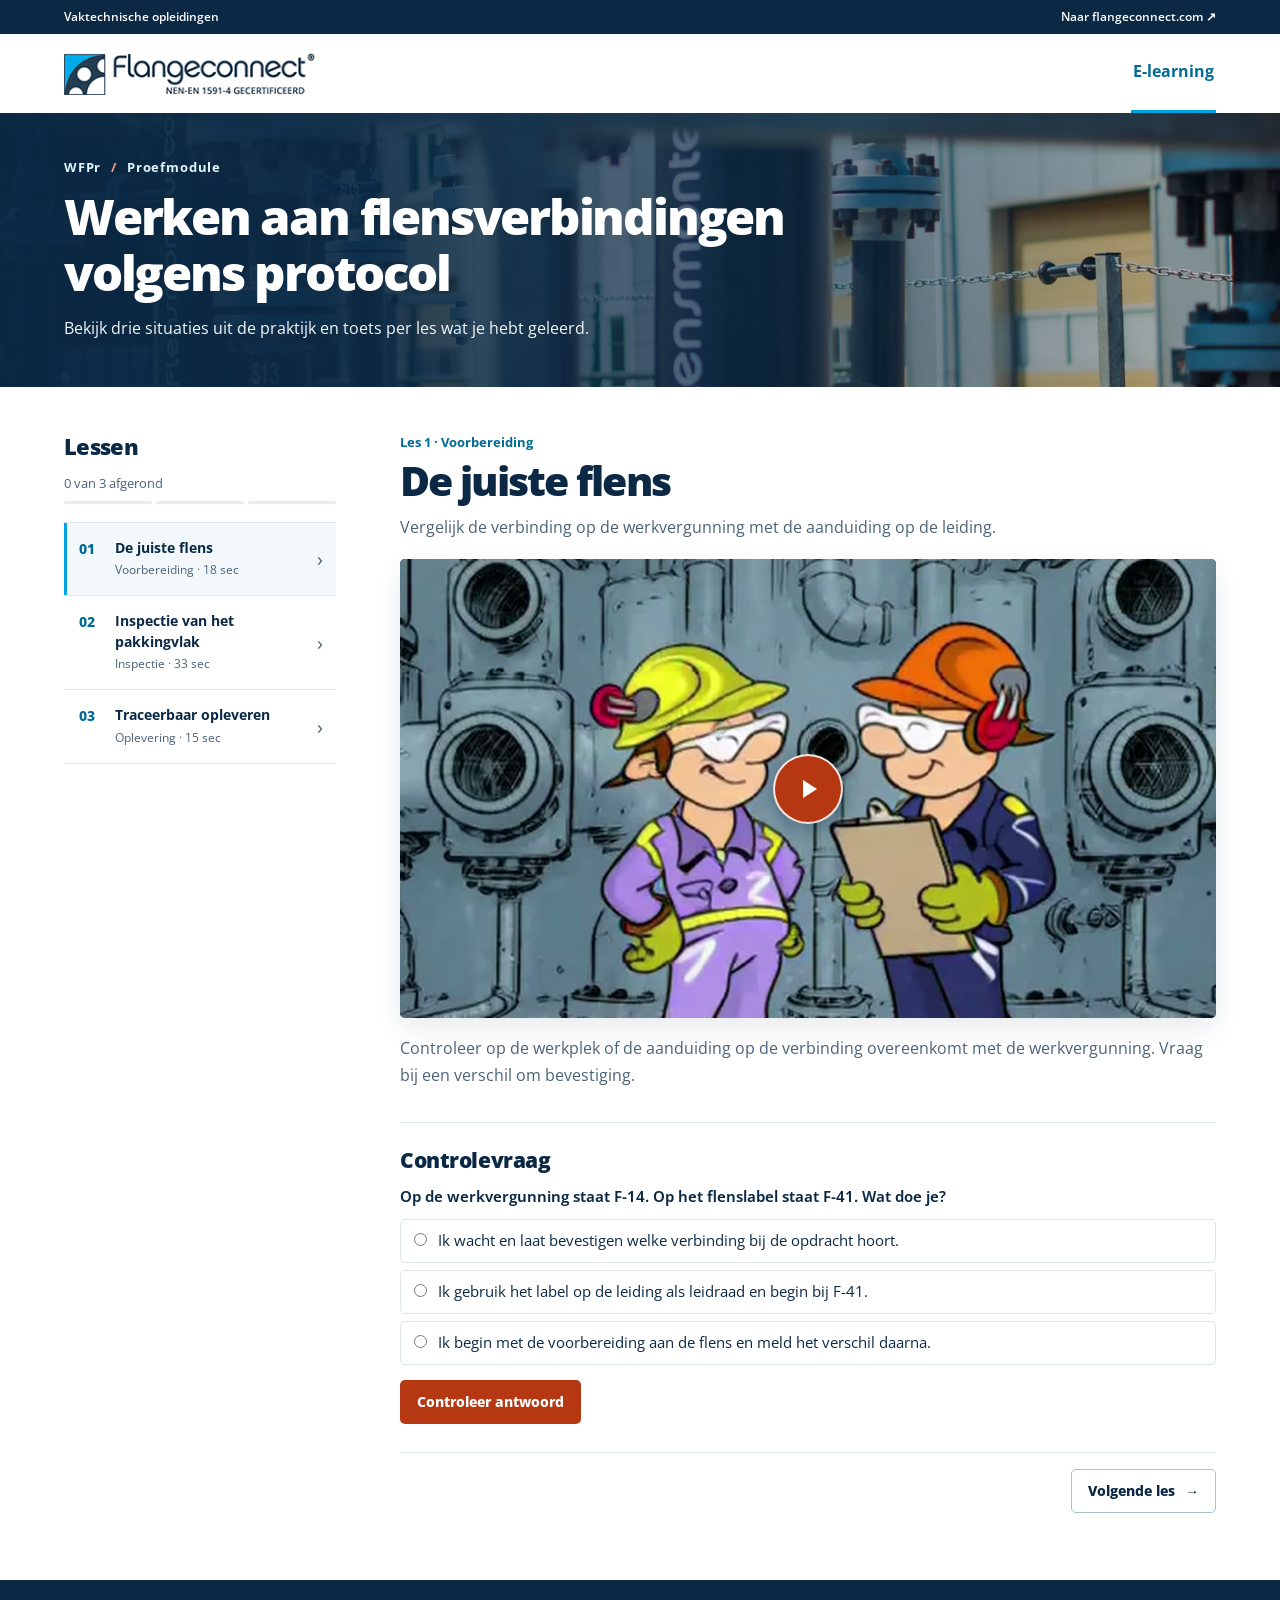
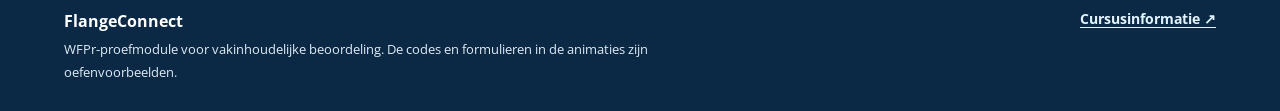
==== index.html @ 0dbc03fe "Build FlangeConnect WFPr learning pilot" ====
<!doctype html>
<html lang="nl">
<head>
  <meta charset="utf-8">
  <meta name="viewport" content="width=device-width, initial-scale=1">
  <meta name="robots" content="noindex, nofollow, noarchive, nosnippet, noimageindex">
  <meta name="theme-color" content="#0b2945">
  <meta name="description" content="Drie korte praktijklessen voor Werken aan flensverbindingen volgens protocol.">
  <title>Werken aan flensverbindingen volgens protocol | FlangeConnect</title>
  <link rel="icon" href="assets/brand/flangeconnect.png" type="image/png">
  <link rel="preload" href="assets/brand/open-sans.woff2" as="font" type="font/woff2" crossorigin>
  <link rel="preload" href="assets/brand/praktijkopstelling.webp" as="image">
  <link rel="stylesheet" href="styles.css">
  <script src="lessen.js" defer></script>
</head>
<body>
  <a class="skip" href="#cursus">Naar de lessen</a>
  <header>
    <div class="topline">
      <div class="wrap top-inner"><span>Vaktechnische opleidingen</span><a href="https://flangeconnect.com/e-learning/" rel="nofollow">Naar flangeconnect.com <span aria-hidden="true">↗</span></a></div>
    </div>
    <div class="masthead wrap">
      <a class="brand" aria-label="FlangeConnect, naar de website" href="https://flangeconnect.com/" rel="nofollow"><img src="assets/brand/flangeconnect.png" width="255" height="54" alt="FlangeConnect"></a>
      <span class="mast-label">E-learning</span>
    </div>
  </header>
  <main>
    <section class="course-hero" aria-labelledby="course-title">
      <div class="wrap hero-content">
        <span class="course-kicker">WFPr <span aria-hidden="true">/</span> Proefmodule</span>
        <h1 id="course-title">Werken aan flensverbindingen volgens protocol</h1>
        <p>Bekijk drie situaties uit de praktijk en toets per les wat je hebt geleerd.</p>
      </div>
    </section>
    <div class="wrap course-grid" id="cursus">
      <aside class="outline" id="lesoverzicht">
        <nav aria-labelledby="outline-title">
          <h2 id="outline-title" tabindex="-1">Lessen</h2>
          <div class="progress" hidden data-progress aria-label="Lesvoortgang">
            <p><span data-progress-text>0 van 3 afgerond</span></p>
            <div class="progress-bars" aria-hidden="true"><i></i><i></i><i></i></div>
          </div>
          <ol class="lesson-list">
<li><a class="lesson-link" href="#juiste-flens" data-lesson-link="juiste-flens">
    <span class="lesson-number">01</span><span class="lesson-link-text"><strong>De juiste flens</strong><small>Voorbereiding · 18 sec</small></span>
    <span class="lesson-status" aria-hidden="true">›</span></a></li>
<li><a class="lesson-link" href="#pakkingvlak" data-lesson-link="pakkingvlak">
    <span class="lesson-number">02</span><span class="lesson-link-text"><strong>Inspectie van het pakkingvlak</strong><small>Inspectie · 33 sec</small></span>
    <span class="lesson-status" aria-hidden="true">›</span></a></li>
<li><a class="lesson-link" href="#oplevering" data-lesson-link="oplevering">
    <span class="lesson-number">03</span><span class="lesson-link-text"><strong>Traceerbaar opleveren</strong><small>Oplevering · 15 sec</small></span>
    <span class="lesson-status" aria-hidden="true">›</span></a></li>
          </ol>
        </nav>
      </aside>
      <div class="lesson-content">
<article class="lesson" id="juiste-flens" data-lesson aria-labelledby="juiste-flens-title">
    <div class="lesson-intro">
      <span class="lesson-stage">Les 1 · Voorbereiding</span>
      <h2 id="juiste-flens-title" tabindex="-1">De juiste flens</h2>
      <p>Vergelijk de verbinding op de werkvergunning met de aanduiding op de leiding.</p>
    </div>
    <div class="player">
      <video controls playsinline preload="none" poster="assets/media/01-poster.jpg" width="1920" height="1080" aria-label="De juiste flens">
        <source src="assets/media/01-De-juiste-flens.mp4" type="video/mp4">
        <a href="assets/media/01-De-juiste-flens.mp4">Open de video</a>
      </video>
      <button class="play-button" type="button" aria-label="Video afspelen" hidden><span aria-hidden="true"></span></button>
    </div>
    <p class="takeaway">Controleer op de werkplek of de aanduiding op de verbinding overeenkomt met de werkvergunning. Vraag bij een verschil om bevestiging.</p>
    <section class="knowledge" aria-label="Controlevraag">
      <h3>Controlevraag</h3>
      <form hidden class="quiz" data-correct="0" data-success="Juist. De aanduidingen verschillen. Laat de juiste verbinding bevestigen voordat je begint." data-retry="Kijk nog eens naar beide aanduidingen. Het verschil hoort vóór de start te worden opgehelderd.">
        <fieldset>
          <legend>Op de werkvergunning staat F-14. Op het flenslabel staat F-41. Wat doe je?</legend>
          <label class="choice"><input type="radio" name="answer-juiste-flens" value="0" required><span>Ik wacht en laat bevestigen welke verbinding bij de opdracht hoort.</span></label><label class="choice"><input type="radio" name="answer-juiste-flens" value="1" required><span>Ik gebruik het label op de leiding als leidraad en begin bij F-41.</span></label><label class="choice"><input type="radio" name="answer-juiste-flens" value="2" required><span>Ik begin met de voorbereiding aan de flens en meld het verschil daarna.</span></label>
        </fieldset>
        <div class="quiz-actions"><button class="button check" type="submit">Controleer antwoord</button></div>
        <p class="feedback" aria-live="polite" aria-atomic="true"></p>
      </form>
      <noscript><p>Op de werkvergunning staat F-14. Op het flenslabel staat F-41. Wat doe je?</p><details><summary>Bekijk het antwoord</summary><p>Juist. De aanduidingen verschillen. Laat de juiste verbinding bevestigen voordat je begint.</p></details></noscript>
    </section>
    <div class="lesson-footer"><a class="button next" href="#pakkingvlak" data-lesson-link="pakkingvlak">Volgende les <span aria-hidden="true">→</span></a></div>
  </article>
<article class="lesson" id="pakkingvlak" data-lesson aria-labelledby="pakkingvlak-title">
    <div class="lesson-intro">
      <span class="lesson-stage">Les 2 · Inspectie</span>
      <h2 id="pakkingvlak-title" tabindex="-1">Inspectie van het pakkingvlak</h2>
      <p>Wijs het pakkingvlak aan en bepaal wat je doet als je twijfelt over de staat ervan.</p>
    </div>
    <div class="player">
      <video controls playsinline preload="none" poster="assets/media/02-poster.jpg" width="1920" height="1080" aria-label="Inspectie van het pakkingvlak">
        <source src="assets/media/02-Inspectie-pakkingvlak.mp4" type="video/mp4">
        <a href="assets/media/02-Inspectie-pakkingvlak.mp4">Open de video</a>
      </video>
      <button class="play-button" type="button" aria-label="Video afspelen" hidden><span aria-hidden="true"></span></button>
    </div>
    <p class="takeaway">De animatie toont een flens met een verhoogd pakkingvlak. De markering verschijnt pas na de kijkpauze, zodat je het vlak eerst zelf kunt zoeken.</p>
    <section class="knowledge" aria-label="Controlevraag">
      <h3>Controlevraag</h3>
      <form hidden class="quiz" data-correct="1" data-success="Juist. De markering volgt het verhoogde vlak rond de opening. Bij twijfel over de staat ervan onderbreek je het werk en meld je wat je ziet." data-retry="Bekijk het detail rond de opening opnieuw. Let op de positie van de markering ten opzichte van de boutgaten.">
        <fieldset>
          <legend>Welk deel van deze flens markeert de animatie als het pakkingvlak?</legend>
          <label class="choice"><input type="radio" name="answer-pakkingvlak" value="0" required><span>De ring met de boutgaten.</span></label><label class="choice"><input type="radio" name="answer-pakkingvlak" value="1" required><span>Het verhoogde, ringvormige vlak rond de opening.</span></label><label class="choice"><input type="radio" name="answer-pakkingvlak" value="2" required><span>De lasnek aan de achterkant van de flens.</span></label>
        </fieldset>
        <div class="quiz-actions"><button class="button check" type="submit">Controleer antwoord</button></div>
        <p class="feedback" aria-live="polite" aria-atomic="true"></p>
      </form>
      <noscript><p>Welk deel van deze flens markeert de animatie als het pakkingvlak?</p><details><summary>Bekijk het antwoord</summary><p>Juist. De markering volgt het verhoogde vlak rond de opening. Bij twijfel over de staat ervan onderbreek je het werk en meld je wat je ziet.</p></details></noscript>
    </section>
    <div class="lesson-footer"><a class="button next" href="#oplevering" data-lesson-link="oplevering">Volgende les <span aria-hidden="true">→</span></a></div>
  </article>
<article class="lesson" id="oplevering" data-lesson aria-labelledby="oplevering-title">
    <div class="lesson-intro">
      <span class="lesson-stage">Les 3 · Oplevering</span>
      <h2 id="oplevering-title" tabindex="-1">Traceerbaar opleveren</h2>
      <p>Koppel de registratie op het flensprotocol aan de juiste fysieke verbinding.</p>
    </div>
    <div class="player">
      <video controls playsinline preload="none" poster="assets/media/03-poster.jpg" width="1920" height="1080" aria-label="Traceerbaar opleveren">
        <source src="assets/media/03-Traceerbaar-opleveren.mp4" type="video/mp4">
        <a href="assets/media/03-Traceerbaar-opleveren.mp4">Open de video</a>
      </video>
      <button class="play-button" type="button" aria-label="Video afspelen" hidden><span aria-hidden="true"></span></button>
    </div>
    <p class="takeaway">Gebruik dezelfde verbindings-ID op het flenslabel en in het protocol. Zo kan een collega bij de verbinding de juiste werkregistratie terugvinden.</p>
    <section class="knowledge" aria-label="Controlevraag">
      <h3>Controlevraag</h3>
      <form hidden class="quiz" data-correct="2" data-success="Juist. Dezelfde verbindings-ID koppelt het protocol aan de flens." data-retry="Vergelijk het veld ‘Verbindings-ID’ op het protocol met de aanduiding op het flenslabel.">
        <fieldset>
          <legend>Op het flenslabel staat F-14. Welke aanduiding hoort in het flensprotocol?</legend>
          <label class="choice"><input type="radio" name="answer-oplevering" value="0" required><span>Alleen de leidingdiameter.</span></label><label class="choice"><input type="radio" name="answer-oplevering" value="1" required><span>De naam van de monteur.</span></label><label class="choice"><input type="radio" name="answer-oplevering" value="2" required><span>F-14, zoals op het flenslabel.</span></label>
        </fieldset>
        <div class="quiz-actions"><button class="button check" type="submit">Controleer antwoord</button></div>
        <p class="feedback" aria-live="polite" aria-atomic="true"></p>
      </form>
      <noscript><p>Op het flenslabel staat F-14. Welke aanduiding hoort in het flensprotocol?</p><details><summary>Bekijk het antwoord</summary><p>Juist. Dezelfde verbindings-ID koppelt het protocol aan de flens.</p></details></noscript>
    </section>
    <div class="lesson-footer"><a class="text-link" href="#lesoverzicht" data-overview>Terug naar het lesoverzicht ↑</a></div>
  </article>
      </div>
    </div>
  </main>
  <footer class="site-footer">
    <div class="wrap footer-content">
      <div>
        <strong>FlangeConnect</strong>
        <p>WFPr-proefmodule voor vakinhoudelijke beoordeling. De codes en formulieren in de animaties zijn oefenvoorbeelden.</p>
      </div>
      <a href="https://flangeconnect.com/veiligheidscursussen/werken-aan-flensverbindingen-volgens-protocol/" rel="nofollow">Cursusinformatie <span aria-hidden="true">↗</span></a>
    </div>
  </footer>
</body>
</html>
---- styles.css ----
@font-face {
  font-family: "Open Sans";
  src: url("assets/brand/open-sans.woff2") format("woff2");
  font-weight: 400 800;
  font-style: normal;
  font-display: swap;
}

:root {
  color-scheme: light;
  --navy: #0b2945;
  --cyan: #00a4e3;
  --blue: #006b96;
  --orange: #f15a29;
  --orange-button: #b63813;
  --muted: #4c6378;
  --line: #dce5ec;
  --wash: #f2f8fc;
  --radius: 5px;
  --focus: #0074a8;
}

*, *::before, *::after { box-sizing: border-box; }
html { scroll-padding-top: 26px; }
body { margin: 0; color: var(--navy); background: white; font: 16px/1.65 "Open Sans", Arial, sans-serif; }
[hidden] { display: none !important; }
.wrap { width: min(1152px, calc(100% - 64px)); margin-inline: auto; }
a { color: inherit; }
button, input { font: inherit; }
:focus-visible { outline: 3px solid var(--focus); outline-offset: 4px; }
h1, h2, h3, p { margin: 0; }
.skip { position: fixed; top: 12px; left: 12px; z-index: 3; transform: translateY(-200%); color: white; background: var(--navy); padding: 10px 16px; }
.skip:focus { transform: none; }

.topline { background: var(--navy); color: #fff; font-size: .76rem; font-weight: 600; }
.top-inner { display: flex; align-items: center; justify-content: space-between; gap: 16px; min-height: 34px; }
.top-inner a { text-decoration: none; }
.top-inner a:hover { text-decoration: underline; }
.topline a:focus-visible, .site-footer a:focus-visible { outline-color: #e5f7ff; }
.masthead { display: flex; justify-content: space-between; gap: 24px; align-items: center; min-height: 79px; }
.brand { display: block; flex: none; line-height: 0; }
.brand img { display: block; width: 252px; height: auto; }
.mast-label { align-self: stretch; display: flex; align-items: center; border-bottom: 3px solid var(--cyan); color: var(--blue); padding-inline: 2px; font-size: .97rem; font-weight: 700; }

.course-hero {
  color: #fff;
  position: relative;
  background-color: #16344a;
  background-image: linear-gradient(90deg, #0b2945f7 2%, #0b2945e8 27%, #0b2945a8 59%, #091f3338 100%), url("assets/brand/praktijkopstelling.webp");
  background-size: cover;
  background-position: center, center 48%;
}
.hero-content { padding: 44px 0 47px; }
.course-kicker { display: block; margin-bottom: 10px; color: #e3f4fd; font-size: .8rem; letter-spacing: .065em; font-weight: 700; }
.course-kicker span { color: #ff9c7d; margin-inline: 6px; }
.course-hero h1 { max-width: 745px; font-size: clamp(2rem, 4vw, 3.08rem); line-height: 1.13; letter-spacing: -.045em; font-weight: 800; text-wrap: balance; }
.course-hero p { max-width: 600px; margin-top: 17px; font-size: 1rem; color: #f3f8fb; line-height: 1.5; }

.course-grid { display: grid; grid-template-columns: minmax(244px, .8fr) minmax(0, 2.4fr); column-gap: clamp(38px, 5vw, 74px); align-items: start; padding-top: 45px; padding-bottom: 67px; }
.outline { position: sticky; top: 25px; }
.outline h2 { font-size: 1.38rem; font-weight: 800; letter-spacing: -.03em; line-height: 1.28; }
.progress { margin: 12px 0 18px; }
.progress p { font-size: .8rem; color: var(--muted); margin-bottom: 7px; }
.progress-bars { display: grid; grid-template-columns: repeat(3, 1fr); gap: 4px; }
.progress-bars i { display: block; height: 3px; background: #e4edf3; border-radius: 2px; }
.progress-bars .complete { background: var(--blue); }
.lesson-list { padding: 0; margin: 0; list-style: none; border-top: 1px solid var(--line); }
.lesson-list li { border-bottom: 1px solid var(--line); }
.lesson-link { display: grid; grid-template-columns: 26px minmax(0,1fr) 13px; gap: 10px; align-items: start; padding: 15px 10px 15px 12px; text-decoration: none; border-left: 3px solid transparent; }
.lesson-link:hover { background: #f7fafd; }
.lesson-link[aria-current] { border-left-color: var(--cyan); background: var(--wash); }
.lesson-link-text { display: grid; gap: 2px; }
.lesson-link strong { font-size: .9rem; line-height: 1.42; }
.lesson-link small { color: var(--muted); font-size: .76rem; }
.lesson-number { color: var(--blue); font-weight: 750; font-size: .85rem; font-variant-numeric: tabular-nums; }
.lesson-status { align-self: center; color: var(--muted); line-height: 1; text-align: center; font-size: 1.22rem; }
.lesson-status.done { color: #16704e; font-size: 1rem; font-weight: 800; }

.lesson + .lesson { margin-top: 44px; }
 .lesson[hidden] + .lesson { margin-top: 0; }
.lesson-intro { margin-bottom: 19px; }
.lesson-stage { display: block; color: var(--blue); font-weight: 700; font-size: .79rem; margin-bottom: 4px; }
.lesson h2 { font-size: clamp(1.8rem, 3.45vw, 2.55rem); line-height: 1.17; letter-spacing: -.046em; font-weight: 800; text-wrap: balance; }
.lesson-intro p { color: var(--muted); margin-top: 9px; }
.player { position: relative; overflow: hidden; border-radius: var(--radius); background: #132639; isolation: isolate; box-shadow: 0 10px 25px #14354c19; }
video { width: 100%; height: auto; aspect-ratio: 16 / 9; display: block; object-fit: contain; }
video:focus-visible { outline-offset: -4px; outline-color: #a0d8f2; }
.takeaway { margin-top: 17px; color: var(--muted); line-height: 1.65; }
.knowledge { margin-top: 34px; padding-top: 23px; border-top: 1px solid var(--line); }
.knowledge h3 { font-size: 1.32rem; line-height: 1.3; font-weight: 800; letter-spacing: -.02em; }
.quiz { margin-top: 11px; }
fieldset { padding: 0; border: 0; min-width: 0; margin: 0; }
legend { padding: 0; margin-bottom: 12px; font-weight: 650; font-size: .95rem; line-height: 1.5; }
.choice { display: flex; gap: 11px; align-items: baseline; border: 1px solid var(--line); padding: 10px 13px; border-radius: var(--radius); cursor: pointer; font-size: .91rem; line-height: 1.5; }
.choice + .choice { margin-top: 7px; }
.choice:hover { border-color: #86b6d0; }
.choice:has(input:checked) { background: #eef7fc; border-color: #64a1be; }
.choice input { margin: 0; flex: none; accent-color: var(--blue); }
.quiz-actions { margin-top: 15px; }
.button { display: inline-flex; align-items: center; justify-content: center; gap: 10px; border: 1px solid transparent; border-radius: var(--radius); padding: 10px 16px; min-height: 44px; text-decoration: none; cursor: pointer; font-weight: 750; font-size: .86rem; line-height: 1.3; white-space: nowrap; }
.check { background: var(--orange-button); color: #fff; }
.check:hover { background: #992e11; }
.next { background: #fff; border-color: #a9bfce; color: var(--navy); }
.next:hover { background: var(--wash); border-color: var(--blue); }
.feedback:empty { margin: 0; padding: 0; border: 0; }
.feedback { margin-top: 14px; padding: 11px 13px; border-left: 3px solid; font-size: .88rem; }
.feedback[data-result=correct] { background: #edf6ee; color: #1d543b; border-color: #23805a; }
.feedback[data-result=retry] { background: #fff4e9; color: #722e15; border-color: var(--orange-button); }
.lesson-footer { display: flex; justify-content: flex-end; border-top: 1px solid var(--line); padding-top: 16px; margin-top: 28px; }
.text-link { color: var(--blue); font-size: .9rem; font-weight: 700; text-underline-offset: 3px; }
.site-footer { background: var(--navy); color: #fff; }
.footer-content { display: flex; align-items: flex-start; justify-content: space-between; column-gap: 26px; row-gap: 10px; padding-block: 28px; }
.site-footer p { color: #dfebf4; margin-top: 4px; max-width: 42rem; font-size: .84rem; }
.site-footer a { color: #e3f4ff; white-space: nowrap; font-size: .85rem; font-weight: 700; text-underline-offset: 3px; }

@media (prefers-reduced-motion: no-preference) {
  .lesson.entering { animation: enter 240ms cubic-bezier(.22,.76,.26,1) both; }
  .button { transition: color 130ms, background-color 130ms, border-color 130ms, transform 130ms; }
  .button:active { transform: translateY(1px); }
  .lesson-link, .choice { transition: background-color 140ms, border-color 140ms; }
  @keyframes enter { from { opacity: .55; transform: translateY(7px); } to { opacity: 1; transform: none; } }
}

@media (max-width: 900px) {
  .wrap { width: min(100% - 44px, 1152px); }
  .course-grid { grid-template-columns: minmax(194px,.8fr) minmax(0,2.4fr); gap: 31px; }
  .lesson-link { gap: 7px; padding-left: 8px; }
}

@media (max-width: 680px) {
  .wrap { width: calc(100% - 34px); }
  .topline { font-size: .68rem; }
  .top-inner { min-height: 30px; }
  .masthead { min-height: 65px; }
  .brand img { width: min(217px,56vw); }
  .mast-label { font-size: .82rem; }
  .hero-content { padding: 32px 0 36px; }
  .course-hero h1 { font-size: clamp(1.9rem, 7vw, 2.55rem); text-wrap: initial; }
  .course-hero p { font-size: .9rem; }
  .course-hero { background-position: center, 63% center; }
  .course-grid { grid-template-columns: minmax(0,1fr); padding-block: 26px 42px; row-gap: 27px; }
  .outline { position: static; }
  .outline h2 { font-size: 1.18rem; }
  .progress { margin: 6px 0 10px; }
  .lesson-link { grid-template-columns: 24px minmax(0,1fr) 13px; padding-block: 8px; }
  .lesson-link-text { display: flex; justify-content: space-between; align-items: baseline; flex-wrap: wrap; gap: 1px 10px; }
  .lesson-link small { font-size: .7rem; }
  .lesson-intro { margin-bottom: 14px; }
  .lesson-intro p, .takeaway { font-size: .91rem; }
  .knowledge { margin-top: 25px; }
  .footer-content { flex-direction: column; }
}

.play-button { position: absolute; inset: 50% auto auto 50%; transform: translate(-50%,-50%); display: grid; place-items: center; width: clamp(54px,6vw,70px); aspect-ratio: 1; padding: 0; background: var(--orange-button); color: #fff; border: 2px solid #ffffffdf; border-radius: 50%; cursor: pointer; box-shadow: 0 4px 20px #0b294562; }
.play-button span { width: 0; height: 0; margin-left: 4px; border-top: 9px solid transparent; border-bottom: 9px solid transparent; border-left: 14px solid currentColor; }
.play-button:hover { background: #992e11; }
.play-button:focus-visible { outline-color: #fff; }
.play-button.is-started { opacity: 0; pointer-events: none; }
@media (prefers-reduced-motion: no-preference) {
  .play-button { transition: opacity 170ms, background-color 140ms, transform 140ms; }
  .play-button:hover { transform: translate(-50%,-50%) scale(1.04); }
  .play-button:active { transform: translate(-50%,-50%) scale(.96); }
}
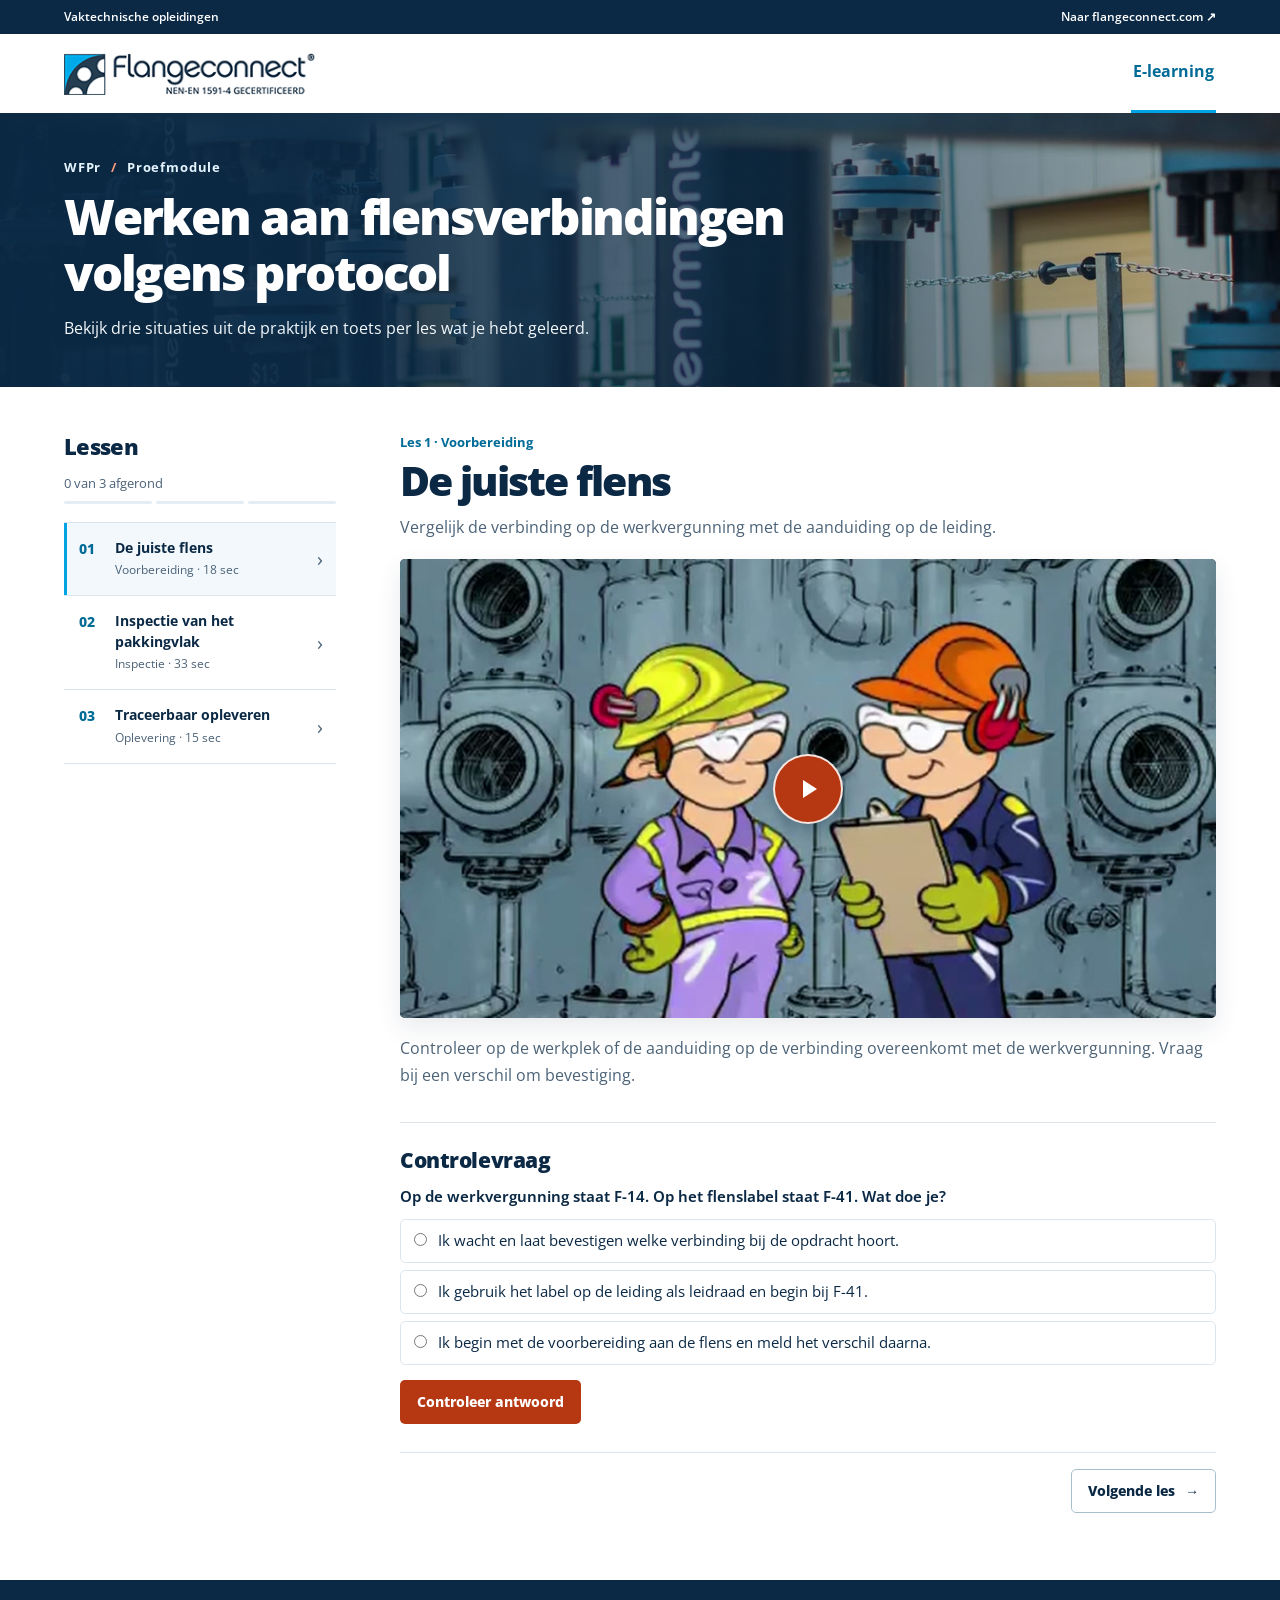
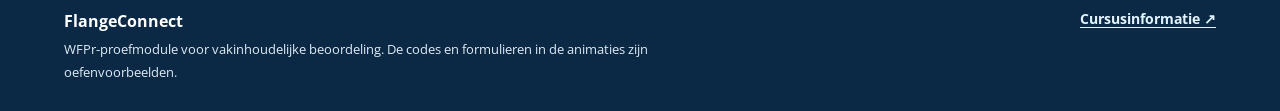
==== commit e0e5deaa: "Prioritize the responsive course photograph" ====
--- a/index.html
+++ b/index.html
@@ -9,7 +9,8 @@
   <title>Werken aan flensverbindingen volgens protocol | FlangeConnect</title>
   <link rel="icon" href="assets/brand/flangeconnect.png" type="image/png">
   <link rel="preload" href="assets/brand/open-sans.woff2" as="font" type="font/woff2" crossorigin>
-  <link rel="preload" href="assets/brand/praktijkopstelling.webp" as="image">
+  <link rel="preload" href="assets/brand/praktijkopstelling.webp" as="image" media="(width > 680px)" fetchpriority="high">
+  <link rel="preload" href="assets/brand/praktijkopstelling-mobiel.webp" as="image" media="(width <= 680px)" fetchpriority="high">
   <link rel="stylesheet" href="styles.css">
   <script src="lessen.js" defer></script>
 </head>
--- a/styles.css
+++ b/styles.css
@@ -43,10 +43,11 @@
 .mast-label { align-self: stretch; display: flex; align-items: center; border-bottom: 3px solid var(--cyan); color: var(--blue); padding-inline: 2px; font-size: .97rem; font-weight: 700; }
 
 .course-hero {
+  --hero-photo: url("assets/brand/praktijkopstelling.webp");
   color: #fff;
   position: relative;
   background-color: #16344a;
-  background-image: linear-gradient(90deg, #0b2945f7 2%, #0b2945e8 27%, #0b2945a8 59%, #091f3338 100%), url("assets/brand/praktijkopstelling.webp");
+  background-image: linear-gradient(90deg, #0b2945f7 2%, #0b2945e8 27%, #0b2945a8 59%, #091f3338 100%), var(--hero-photo);
   background-size: cover;
   background-position: center, center 48%;
 }
@@ -137,7 +138,7 @@
   .hero-content { padding: 32px 0 36px; }
   .course-hero h1 { font-size: clamp(1.9rem, 7vw, 2.55rem); text-wrap: initial; }
   .course-hero p { font-size: .9rem; }
-  .course-hero { background-position: center, 63% center; }
+  .course-hero { --hero-photo: url("assets/brand/praktijkopstelling-mobiel.webp"); background-position: center, 63% center; }
   .course-grid { grid-template-columns: minmax(0,1fr); padding-block: 26px 42px; row-gap: 27px; }
   .outline { position: static; }
   .outline h2 { font-size: 1.18rem; }
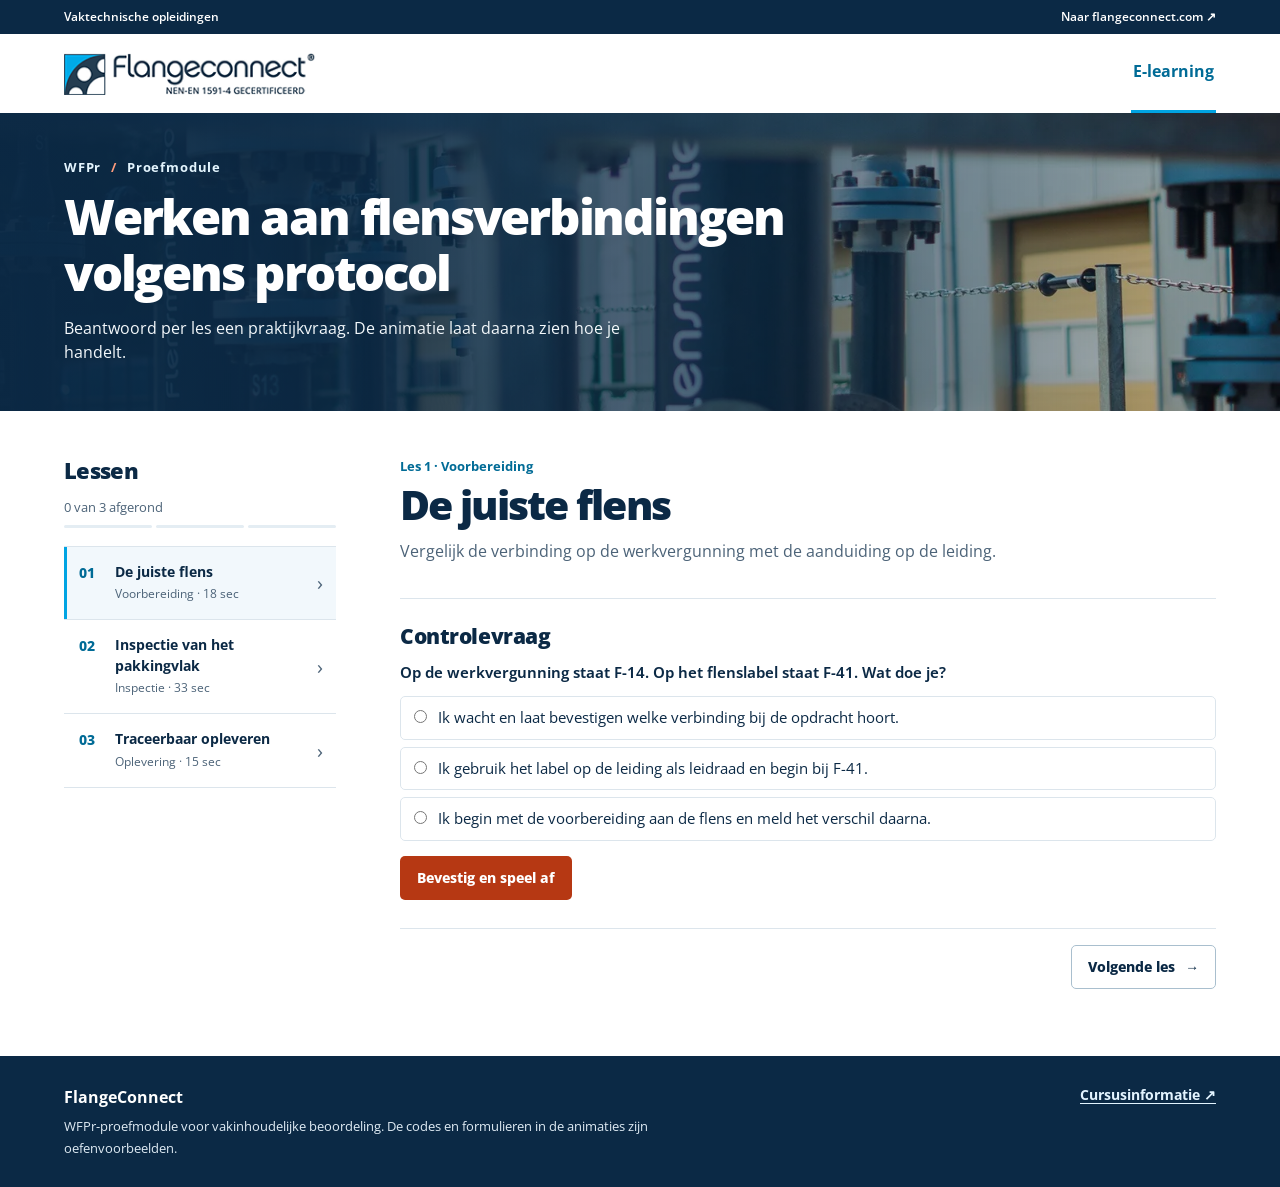
==== commit 736c243f: "Start each lesson video after answer confirmation" ====
--- a/index.html
+++ b/index.html
@@ -11,8 +11,8 @@
   <link rel="preload" href="assets/brand/open-sans.woff2" as="font" type="font/woff2" crossorigin>
   <link rel="preload" href="assets/brand/praktijkopstelling.webp" as="image" media="(width > 680px)" fetchpriority="high">
   <link rel="preload" href="assets/brand/praktijkopstelling-mobiel.webp" as="image" media="(width <= 680px)" fetchpriority="high">
-  <link rel="stylesheet" href="styles.css">
-  <script src="lessen.js" defer></script>
+  <link rel="stylesheet" href="styles.css?v=2">
+  <script src="lessen.js?v=2" defer></script>
 </head>
 <body>
   <a class="skip" href="#cursus">Naar de lessen</a>
@@ -30,7 +30,7 @@
       <div class="wrap hero-content">
         <span class="course-kicker">WFPr <span aria-hidden="true">/</span> Proefmodule</span>
         <h1 id="course-title">Werken aan flensverbindingen volgens protocol</h1>
-        <p>Bekijk drie situaties uit de praktijk en toets per les wat je hebt geleerd.</p>
+        <p>Beantwoord per les een praktijkvraag. De animatie laat daarna zien hoe je handelt.</p>
       </div>
     </section>
     <div class="wrap course-grid" id="cursus">
@@ -61,26 +61,25 @@
       <h2 id="juiste-flens-title" tabindex="-1">De juiste flens</h2>
       <p>Vergelijk de verbinding op de werkvergunning met de aanduiding op de leiding.</p>
     </div>
-    <div class="player">
-      <video controls playsinline preload="none" poster="assets/media/01-poster.jpg" width="1920" height="1080" aria-label="De juiste flens">
-        <source src="assets/media/01-De-juiste-flens.mp4" type="video/mp4">
-        <a href="assets/media/01-De-juiste-flens.mp4">Open de video</a>
-      </video>
-      <button class="play-button" type="button" aria-label="Video afspelen" hidden><span aria-hidden="true"></span></button>
-    </div>
-    <p class="takeaway">Controleer op de werkplek of de aanduiding op de verbinding overeenkomt met de werkvergunning. Vraag bij een verschil om bevestiging.</p>
     <section class="knowledge" aria-label="Controlevraag">
       <h3>Controlevraag</h3>
-      <form hidden class="quiz" data-correct="0" data-success="Juist. De aanduidingen verschillen. Laat de juiste verbinding bevestigen voordat je begint." data-retry="Kijk nog eens naar beide aanduidingen. Het verschil hoort vóór de start te worden opgehelderd.">
+      <form hidden class="quiz" data-correct="0" data-success="Juist. De aanduidingen verschillen. Laat de juiste verbinding bevestigen voordat je begint." data-retry="F-14 en F-41 verschillen. Laat vóór de start bevestigen welke verbinding bij de werkvergunning hoort.">
         <fieldset>
           <legend>Op de werkvergunning staat F-14. Op het flenslabel staat F-41. Wat doe je?</legend>
           <label class="choice"><input type="radio" name="answer-juiste-flens" value="0" required><span>Ik wacht en laat bevestigen welke verbinding bij de opdracht hoort.</span></label><label class="choice"><input type="radio" name="answer-juiste-flens" value="1" required><span>Ik gebruik het label op de leiding als leidraad en begin bij F-41.</span></label><label class="choice"><input type="radio" name="answer-juiste-flens" value="2" required><span>Ik begin met de voorbereiding aan de flens en meld het verschil daarna.</span></label>
         </fieldset>
-        <div class="quiz-actions"><button class="button check" type="submit">Controleer antwoord</button></div>
-        <p class="feedback" aria-live="polite" aria-atomic="true"></p>
+        <div class="quiz-actions"><button class="button check" type="submit">Bevestig en speel af</button></div>
       </form>
-      <noscript><p>Op de werkvergunning staat F-14. Op het flenslabel staat F-41. Wat doe je?</p><details><summary>Bekijk het antwoord</summary><p>Juist. De aanduidingen verschillen. Laat de juiste verbinding bevestigen voordat je begint.</p></details></noscript>
+      <noscript><p>Zet JavaScript aan om de vraag te beantwoorden en de video af te spelen.</p></noscript>
     </section>
+    <div class="player" hidden>
+      <video controls playsinline tabindex="0" preload="none" poster="assets/media/01-poster.jpg" width="1920" height="1080" aria-label="De juiste flens">
+        <source src="assets/media/01-De-juiste-flens.mp4" type="video/mp4">
+        <a href="assets/media/01-De-juiste-flens.mp4">Open de video</a>
+      </video>
+    </div>
+    <p class="feedback" aria-live="polite" aria-atomic="true"></p>
+    <p class="takeaway" hidden>Controleer op de werkplek of de aanduiding op de verbinding overeenkomt met de werkvergunning. Vraag bij een verschil om bevestiging.</p>
     <div class="lesson-footer"><a class="button next" href="#pakkingvlak" data-lesson-link="pakkingvlak">Volgende les <span aria-hidden="true">→</span></a></div>
   </article>
 <article class="lesson" id="pakkingvlak" data-lesson aria-labelledby="pakkingvlak-title">
@@ -89,26 +88,25 @@
       <h2 id="pakkingvlak-title" tabindex="-1">Inspectie van het pakkingvlak</h2>
       <p>Wijs het pakkingvlak aan en bepaal wat je doet als je twijfelt over de staat ervan.</p>
     </div>
-    <div class="player">
-      <video controls playsinline preload="none" poster="assets/media/02-poster.jpg" width="1920" height="1080" aria-label="Inspectie van het pakkingvlak">
+    <section class="knowledge" aria-label="Controlevraag">
+      <h3>Controlevraag</h3>
+      <form hidden class="quiz" data-correct="1" data-success="Juist. De markering volgt het verhoogde vlak rond de opening. Bij twijfel over de staat ervan onderbreek je het werk en meld je wat je ziet." data-retry="Het pakkingvlak is de verhoogde ring direct rond de opening. De boutgaten liggen daarbuiten.">
+        <fieldset>
+          <legend>Waar zit het pakkingvlak bij een flens met een verhoogd pakkingvlak?</legend>
+          <label class="choice"><input type="radio" name="answer-pakkingvlak" value="0" required><span>De ring met de boutgaten.</span></label><label class="choice"><input type="radio" name="answer-pakkingvlak" value="1" required><span>Het verhoogde, ringvormige vlak rond de opening.</span></label><label class="choice"><input type="radio" name="answer-pakkingvlak" value="2" required><span>De lasnek aan de achterkant van de flens.</span></label>
+        </fieldset>
+        <div class="quiz-actions"><button class="button check" type="submit">Bevestig en speel af</button></div>
+      </form>
+      <noscript><p>Zet JavaScript aan om de vraag te beantwoorden en de video af te spelen.</p></noscript>
+    </section>
+    <div class="player" hidden>
+      <video controls playsinline tabindex="0" preload="none" poster="assets/media/02-poster.jpg" width="1920" height="1080" aria-label="Inspectie van het pakkingvlak">
         <source src="assets/media/02-Inspectie-pakkingvlak.mp4" type="video/mp4">
         <a href="assets/media/02-Inspectie-pakkingvlak.mp4">Open de video</a>
       </video>
-      <button class="play-button" type="button" aria-label="Video afspelen" hidden><span aria-hidden="true"></span></button>
     </div>
-    <p class="takeaway">De animatie toont een flens met een verhoogd pakkingvlak. De markering verschijnt pas na de kijkpauze, zodat je het vlak eerst zelf kunt zoeken.</p>
-    <section class="knowledge" aria-label="Controlevraag">
-      <h3>Controlevraag</h3>
-      <form hidden class="quiz" data-correct="1" data-success="Juist. De markering volgt het verhoogde vlak rond de opening. Bij twijfel over de staat ervan onderbreek je het werk en meld je wat je ziet." data-retry="Bekijk het detail rond de opening opnieuw. Let op de positie van de markering ten opzichte van de boutgaten.">
-        <fieldset>
-          <legend>Welk deel van deze flens markeert de animatie als het pakkingvlak?</legend>
-          <label class="choice"><input type="radio" name="answer-pakkingvlak" value="0" required><span>De ring met de boutgaten.</span></label><label class="choice"><input type="radio" name="answer-pakkingvlak" value="1" required><span>Het verhoogde, ringvormige vlak rond de opening.</span></label><label class="choice"><input type="radio" name="answer-pakkingvlak" value="2" required><span>De lasnek aan de achterkant van de flens.</span></label>
-        </fieldset>
-        <div class="quiz-actions"><button class="button check" type="submit">Controleer antwoord</button></div>
-        <p class="feedback" aria-live="polite" aria-atomic="true"></p>
-      </form>
-      <noscript><p>Welk deel van deze flens markeert de animatie als het pakkingvlak?</p><details><summary>Bekijk het antwoord</summary><p>Juist. De markering volgt het verhoogde vlak rond de opening. Bij twijfel over de staat ervan onderbreek je het werk en meld je wat je ziet.</p></details></noscript>
-    </section>
+    <p class="feedback" aria-live="polite" aria-atomic="true"></p>
+    <p class="takeaway" hidden>Het verhoogde ringvormige vlak rond de opening is het oppervlak waarop de pakking aansluit.</p>
     <div class="lesson-footer"><a class="button next" href="#oplevering" data-lesson-link="oplevering">Volgende les <span aria-hidden="true">→</span></a></div>
   </article>
 <article class="lesson" id="oplevering" data-lesson aria-labelledby="oplevering-title">
@@ -117,26 +115,25 @@
       <h2 id="oplevering-title" tabindex="-1">Traceerbaar opleveren</h2>
       <p>Koppel de registratie op het flensprotocol aan de juiste fysieke verbinding.</p>
     </div>
-    <div class="player">
-      <video controls playsinline preload="none" poster="assets/media/03-poster.jpg" width="1920" height="1080" aria-label="Traceerbaar opleveren">
-        <source src="assets/media/03-Traceerbaar-opleveren.mp4" type="video/mp4">
-        <a href="assets/media/03-Traceerbaar-opleveren.mp4">Open de video</a>
-      </video>
-      <button class="play-button" type="button" aria-label="Video afspelen" hidden><span aria-hidden="true"></span></button>
-    </div>
-    <p class="takeaway">Gebruik dezelfde verbindings-ID op het flenslabel en in het protocol. Zo kan een collega bij de verbinding de juiste werkregistratie terugvinden.</p>
     <section class="knowledge" aria-label="Controlevraag">
       <h3>Controlevraag</h3>
-      <form hidden class="quiz" data-correct="2" data-success="Juist. Dezelfde verbindings-ID koppelt het protocol aan de flens." data-retry="Vergelijk het veld ‘Verbindings-ID’ op het protocol met de aanduiding op het flenslabel.">
+      <form hidden class="quiz" data-correct="2" data-success="Juist. Dezelfde verbindings-ID koppelt het protocol aan de flens." data-retry="Neem F-14 over in het protocol. Zo is de registratie te herleiden tot de juiste flens.">
         <fieldset>
           <legend>Op het flenslabel staat F-14. Welke aanduiding hoort in het flensprotocol?</legend>
           <label class="choice"><input type="radio" name="answer-oplevering" value="0" required><span>Alleen de leidingdiameter.</span></label><label class="choice"><input type="radio" name="answer-oplevering" value="1" required><span>De naam van de monteur.</span></label><label class="choice"><input type="radio" name="answer-oplevering" value="2" required><span>F-14, zoals op het flenslabel.</span></label>
         </fieldset>
-        <div class="quiz-actions"><button class="button check" type="submit">Controleer antwoord</button></div>
-        <p class="feedback" aria-live="polite" aria-atomic="true"></p>
+        <div class="quiz-actions"><button class="button check" type="submit">Bevestig en speel af</button></div>
       </form>
-      <noscript><p>Op het flenslabel staat F-14. Welke aanduiding hoort in het flensprotocol?</p><details><summary>Bekijk het antwoord</summary><p>Juist. Dezelfde verbindings-ID koppelt het protocol aan de flens.</p></details></noscript>
+      <noscript><p>Zet JavaScript aan om de vraag te beantwoorden en de video af te spelen.</p></noscript>
     </section>
+    <div class="player" hidden>
+      <video controls playsinline tabindex="0" preload="none" poster="assets/media/03-poster.jpg" width="1920" height="1080" aria-label="Traceerbaar opleveren">
+        <source src="assets/media/03-Traceerbaar-opleveren.mp4" type="video/mp4">
+        <a href="assets/media/03-Traceerbaar-opleveren.mp4">Open de video</a>
+      </video>
+    </div>
+    <p class="feedback" aria-live="polite" aria-atomic="true"></p>
+    <p class="takeaway" hidden>Gebruik dezelfde verbindings-ID op het flenslabel en in het protocol. Zo kan een collega bij de verbinding de juiste werkregistratie terugvinden.</p>
     <div class="lesson-footer"><a class="text-link" href="#lesoverzicht" data-overview>Terug naar het lesoverzicht ↑</a></div>
   </article>
       </div>
--- a/styles.css
+++ b/styles.css
@@ -83,7 +83,7 @@
 .lesson-stage { display: block; color: var(--blue); font-weight: 700; font-size: .79rem; margin-bottom: 4px; }
 .lesson h2 { font-size: clamp(1.8rem, 3.45vw, 2.55rem); line-height: 1.17; letter-spacing: -.046em; font-weight: 800; text-wrap: balance; }
 .lesson-intro p { color: var(--muted); margin-top: 9px; }
-.player { position: relative; overflow: hidden; border-radius: var(--radius); background: #132639; isolation: isolate; box-shadow: 0 10px 25px #14354c19; }
+.player { margin-top: 20px; scroll-margin: 12px; position: relative; overflow: hidden; border-radius: var(--radius); background: #132639; isolation: isolate; box-shadow: 0 10px 25px #14354c19; }
 video { width: 100%; height: auto; aspect-ratio: 16 / 9; display: block; object-fit: contain; }
 video:focus-visible { outline-offset: -4px; outline-color: #a0d8f2; }
 .takeaway { margin-top: 17px; color: var(--muted); line-height: 1.65; }
@@ -115,7 +115,7 @@
 .site-footer a { color: #e3f4ff; white-space: nowrap; font-size: .85rem; font-weight: 700; text-underline-offset: 3px; }
 
 @media (prefers-reduced-motion: no-preference) {
-  .lesson.entering { animation: enter 240ms cubic-bezier(.22,.76,.26,1) both; }
+  .lesson.entering, .player:not([hidden]) { animation: enter 240ms cubic-bezier(.22,.76,.26,1) both; }
   .button { transition: color 130ms, background-color 130ms, border-color 130ms, transform 130ms; }
   .button:active { transform: translateY(1px); }
   .lesson-link, .choice { transition: background-color 140ms, border-color 140ms; }
@@ -151,14 +151,3 @@
   .knowledge { margin-top: 25px; }
   .footer-content { flex-direction: column; }
 }
-
-.play-button { position: absolute; inset: 50% auto auto 50%; transform: translate(-50%,-50%); display: grid; place-items: center; width: clamp(54px,6vw,70px); aspect-ratio: 1; padding: 0; background: var(--orange-button); color: #fff; border: 2px solid #ffffffdf; border-radius: 50%; cursor: pointer; box-shadow: 0 4px 20px #0b294562; }
-.play-button span { width: 0; height: 0; margin-left: 4px; border-top: 9px solid transparent; border-bottom: 9px solid transparent; border-left: 14px solid currentColor; }
-.play-button:hover { background: #992e11; }
-.play-button:focus-visible { outline-color: #fff; }
-.play-button.is-started { opacity: 0; pointer-events: none; }
-@media (prefers-reduced-motion: no-preference) {
-  .play-button { transition: opacity 170ms, background-color 140ms, transform 140ms; }
-  .play-button:hover { transform: translate(-50%,-50%) scale(1.04); }
-  .play-button:active { transform: translate(-50%,-50%) scale(.96); }
-}
